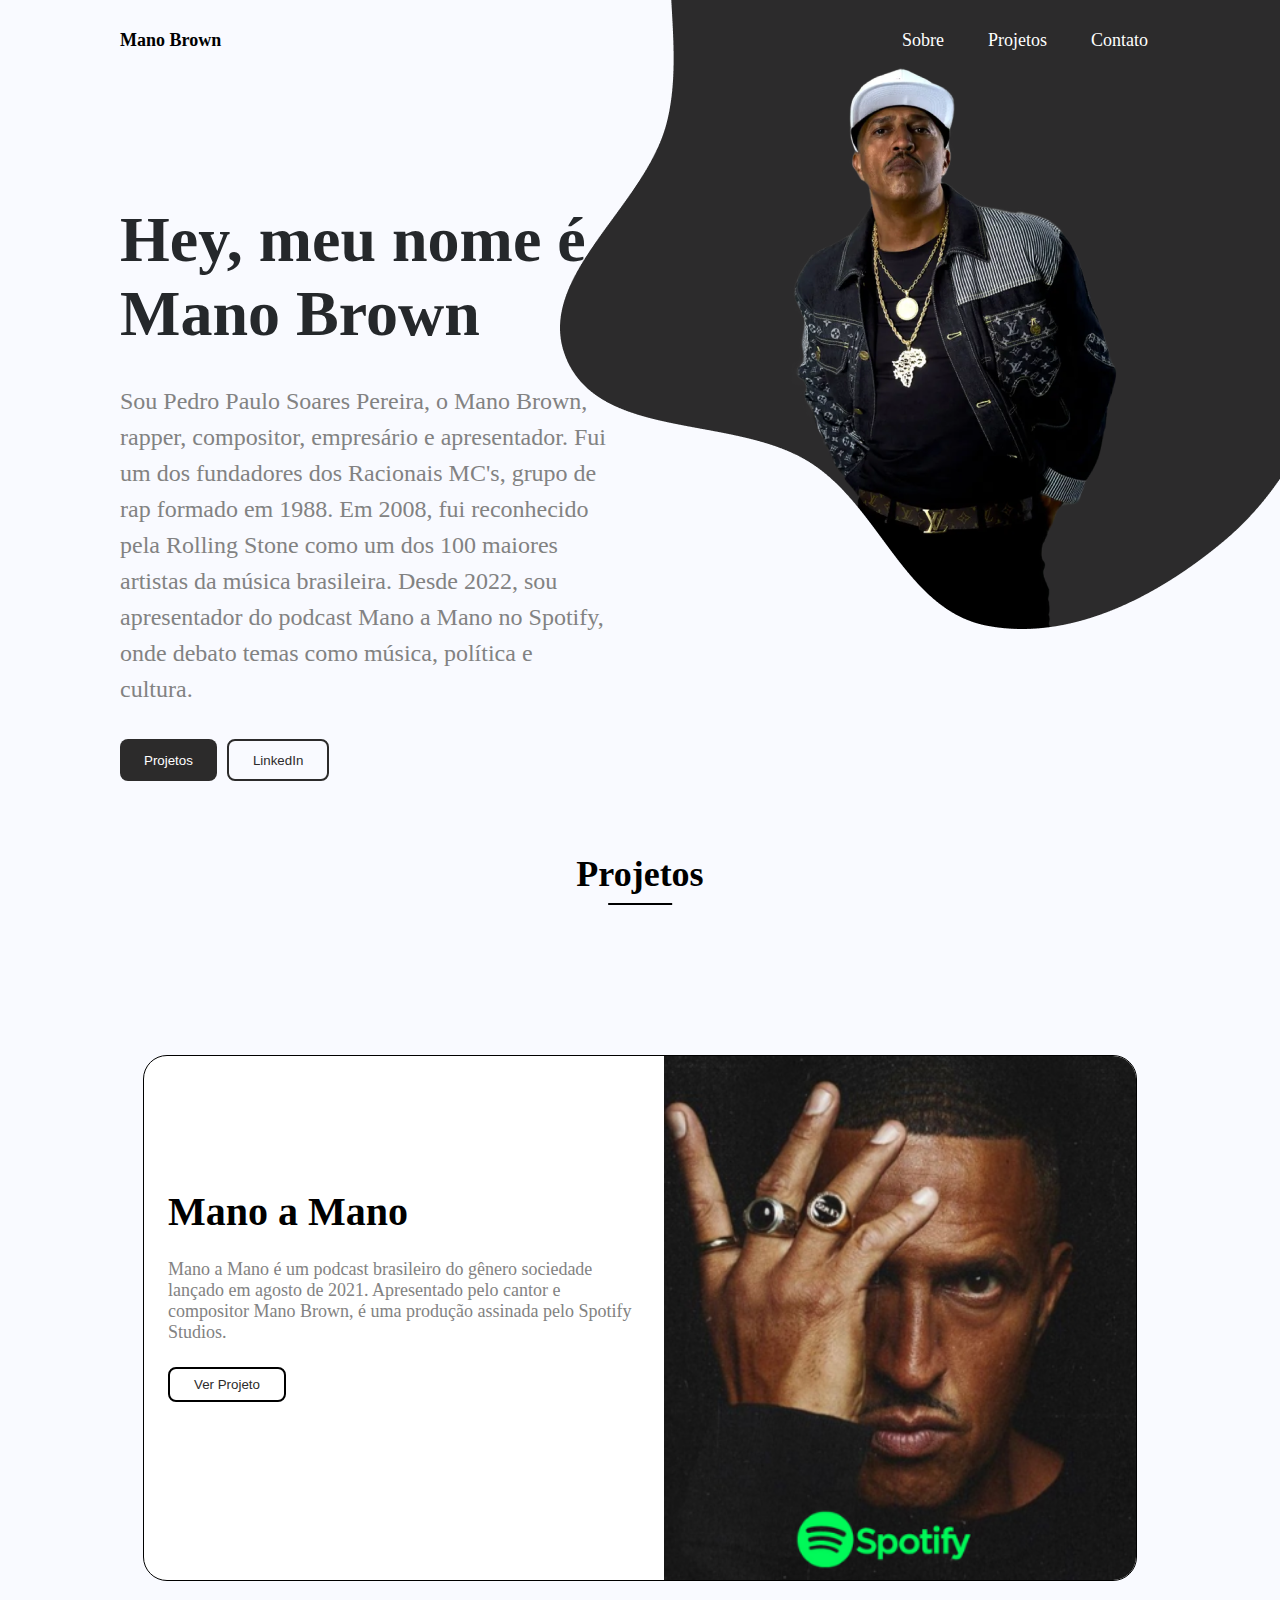
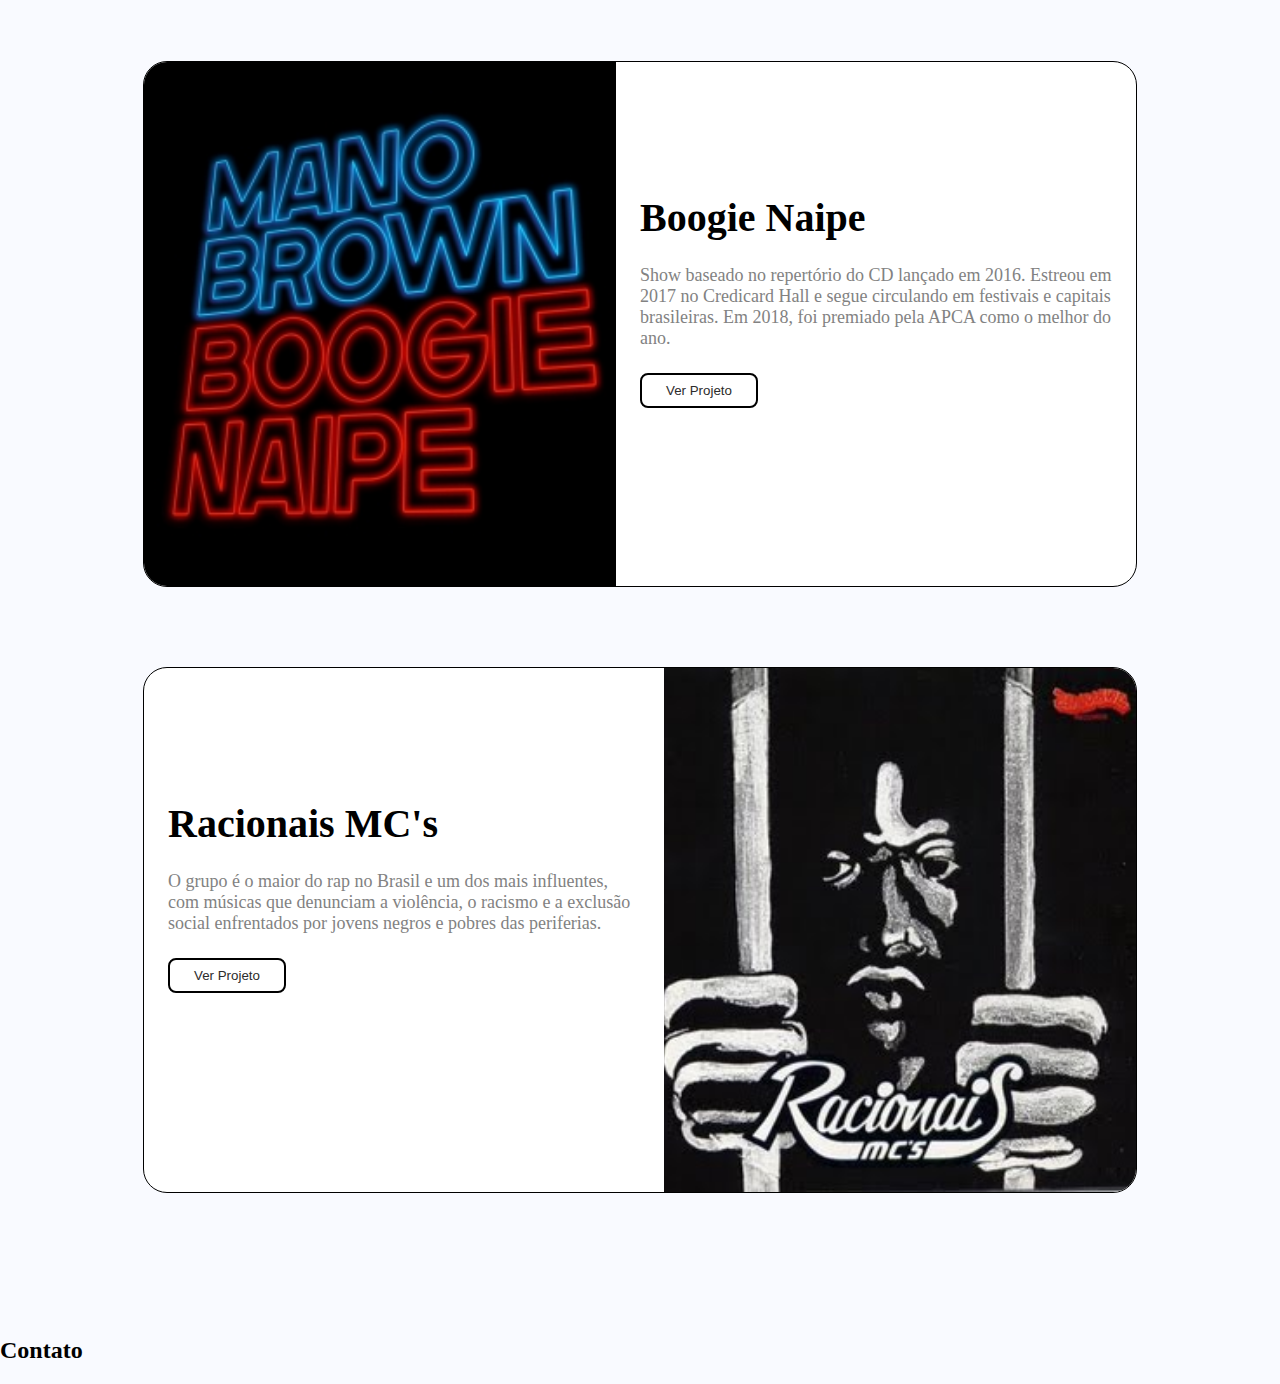
==== index.html @ a6a38106 "first commit" ====
<!DOCTYPE html>
<html lang="en">

<head>
    <meta charset="UTF-8" />
    <meta name="viewport" content="width=device-width, initial-scale=1.0" />
    <title>Mano page</title>
    <link rel="stylesheet" href="style.css" />
</head>

<body>

    <header>
        <div class="header-left">
            <h1>Mano Brown</h1>
        </div>
        <nav class="header-right">
            <ul>
                <li><a href="#sobre">Sobre</a></li>
                <li><a href="#projetos">Projetos</a></li>
                <li><a href="#contato">Contato</a></li>
            </ul>
        </nav>
    </header>

    <main>
        <figure>
            <img src="assets/img/bg-mano.png" alt="Imagem do cantor de rap Mano Brown" />
            <!-- <figcaption>Imagem do cantor de rap Mano Brown</figcaption> -->
        </figure>

        <section class="about">
            <h2>Hey, meu nome é Mano Brown</h2>
            <p>Sou Pedro Paulo Soares Pereira, o Mano Brown, rapper, compositor, empresário e apresentador. Fui um dos
                fundadores dos Racionais MC's, grupo de rap formado em 1988. Em 2008, fui reconhecido pela Rolling Stone
                como um dos 100 maiores artistas da música brasileira. Desde 2022, sou apresentador do podcast Mano a
                Mano no Spotify, onde debato temas como música, política e cultura.
            </p>
            <div class="buttons">
                <button class="primary">Projetos</button>
                <button class="secondary">LinkedIn</button>
            </div>
        </section>
        <section class="projects">
            <h2>Projetos</h2>
            <!-- Card 1 -->
            <div class="card">
                <div class="card-left">
                    <h3>Mano a Mano</h3>
                    <p>Mano a Mano é um podcast brasileiro do gênero sociedade lançado em agosto de 2021. Apresentado
                        pelo cantor e compositor Mano Brown, é uma produção assinada pelo Spotify Studios.</p>
                    <button>Ver Projeto</button>
                </div>
                <div class="card-right">
                    <img src="assets/img/mano-spot.png" alt="Imagem do cantor de Rap Mano Brown">
                </div>
            </div>
            <!-- Card 2 -->
            <div class="card .card-reverse" style="flex-direction: row-reverse;">
                <div class="card-left">
                    <h3>Boogie Naipe</h3>
                    <p>Show baseado no repertório do CD lançado em 2016. Estreou em 2017 no Credicard Hall e segue
                        circulando em festivais e capitais brasileiras. Em 2018, foi premiado pela APCA como o melhor do
                        ano.</p>
                    <button>Ver Projeto</button>
                </div>
                <div class="card-right">
                    <img src="assets/img/boggie.jpeg" alt="Imagem do cantor de Rap Mano Brown">
                </div>
            </div>
            <!-- Card 3 -->
            <div class="card">
                <div class="card-left">
                    <h3>Racionais MC's</h3>
                    <p>O grupo é o maior do rap no Brasil e um dos mais influentes, com músicas que denunciam a
                        violência, o racismo e a exclusão social enfrentados por jovens negros e pobres das periferias.
                    </p>
                    <button>Ver Projeto</button>
                </div>
                <div class="card-right">
                    <img src="assets/img/racionais.jpeg" alt="Imagem do cantor de Rap Mano Brown">
                </div>
            </div>
        
        </section>

        <section class="contact">
            <h2>Contato</h2>
        </section>
    </main>
</body>
<script src="script.js"></script>

</html>
---- style.css ----
/* Define color variables */
:root {
    --color-light-background: #f9faff;
    --color-light-gray: #ccc;
  }
  
  body {
    margin: 0;
    background-color:  #f9faff;
  }
  
  figure img {
    position: absolute;
      right: 0;
      top: 0;
      z-index: -1;
  }
  
  /* Header */
  header {
    display: flex;
    justify-content: space-between;
    align-items: center;
    padding: 12px 121px;
    height: 56px;
  }
  
  .header-left span {
    font-size: 18px;
    line-height: 32px;
    color: var(--color-light-title);
    font-weight: bold;
  }
  
  .header-right button {
    margin-left: 24px;
    padding: 6px 12px;
    background-color: transparent;
    color: white;
    border: none; /* Remove a borda */
    border-radius: 5px; /* Mantém um leve arredondamento */
    cursor: pointer;
    font-size: 18px;
    text-decoration: none; /* Remove sublinhado, caso apareça */
    transition: color 0.3s, transform 0.3s; /* Adiciona uma transição suave */
  }
  
  .header-right button:hover {
    color: #ccc; /* Altere para uma cor de destaque ao passar o mouse */
    transform: scale(1.1); /* Dá um leve efeito de aumento ao passar o mouse */
  }
  
  
  /* Header alterado */
  
  /* Header */
  header {
    display: flex;
    justify-content: space-between;
    align-items: center;
    padding: 12px 120px;
    height: 56px;
  }
  
  .header-left h1 {
    font-size: 18px;
    line-height: 32px;
    color: var(--color-light-title);
    font-weight: bold;
  }
  
  .header-right a {
    padding: 6px 12px;
    background-color: transparent;
    color: white;
    cursor: pointer;
    font-size: 18px;
    text-decoration: none;
    transition: color 0.3s, transform 0.3s;
  }
  
  .header-right a:hover {
    color: #ccc;
    transform: scale(1.1);
  }
  
  nav {
    display: flex;
    justify-content: space-between;
    align-items: center;
  }
  
  nav ul {
    list-style: none;
    display: flex;
    gap: 20px;
    margin: 0;
  }
  
  nav ul li a {
    text-decoration: none;
    color: #333;
  }


  /* style do about */
  .about {
    padding: 54px 120px 42px;
    max-width: 486px;
  }

  .about h2 {
    font-weight: bold;
    font-size: 64px;
    color: #25282b;
    margin-bottom: 32px;
  }

  .about p {
    font-size: 24px;
    line-height: 1.5;
    color: #828282;
    margin-bottom: 32px;
  }

  .about .buttons {
    display: flex;
    gap: 10px;
  }
  
  .about .buttons .primary {
    background-color: #2c2b2b;
    color: white;
    border: none;
    border-radius: 8px;
    padding: 8px 24px;
    height: 42px;
    cursor: pointer;
  }

  .about .buttons .secondary {
    background-color: transparent;
    border: 2px solid #2c2b2b;
    color: #2c2b2b;
    border-radius: 8px;
    padding: 8px 24px;
    height: 42px;
    cursor: pointer;
  }

  .about .buttons .primary:hover {
    color: #ccc;
    transform: rotate(10deg);
    transition: transform 0.3s ease;
  }

  .about .buttons .secondary:hover {
    color: #fff;
    background-color: #2c2b2b;
    box-shadow: 0 4px 12px rgba(0, 0, 0, 0.3);
    transform: scale(1.05);
    transition: backgorund-color 0.3s, box-shadow 0.3s, transform 0.3s;
  }

  /* .about .buttons .secondary:hover {
    color: #fff;
    transform: translateX(10px);
    transition: transform 0.3s ease-in-out;
  } */

/* Styles para a section dos projetos */
  .projects{
    display: flex;
    flex-direction: row;
    align-items: center;
    gap: 80px;
    margin-bottom: 144px;
  }
  
  .projects h2{
    display: inline-block;
    position: relative;
    font-size: 36px;
    font-weight: bold;
    margin-bottom: 80px;
  }

  .projects h2::after {
    content: "";
    position: absolute;
    bottom: -10px;
    left: 50%;
    transform: translateX(-50%);
    width: 50%;
    height: 2px;
    background-color: black;
  }

  .projects {
    display: flex;
    flex-direction: column;
    align-items: center;
  }

  .card {
    display: flex;
    background: white;
    width: 992px;
    height: 524px;
    border-radius: 24px;
    border: solid 1px black;
    overflow: hidden;
  }

  .card-reverse {
    flex-direction: row-reverse;
  }

  .card-right {
    flex: 1;
  }
  .card-right img {
    width: 100%;
    height: 100%;
    object-fit: cover;
  }

  .card-left {
    flex: 1;
    border-radius: 24px 0 0 24px;
    padding: 132px 24px;
  }
  .card-left h3 {
    font-size: 40px;
    font-weight: bold;
    margin-bottom: 24px;
    margin-top: 0;
  }
  .card-left p {
    font-size: 18px;
    color: #828282;
    margin-bottom: 24px;
  }
  .card-left button {
    background-color: white; 
    color: #2c2b2b;
    border: 2px solid black; 
    border-radius: 8px;
    padding: 8px 24px;
    cursor: pointer;
    transition: background-color 0.3s, box-shadow 0.3s, transform 0.3s;
  }
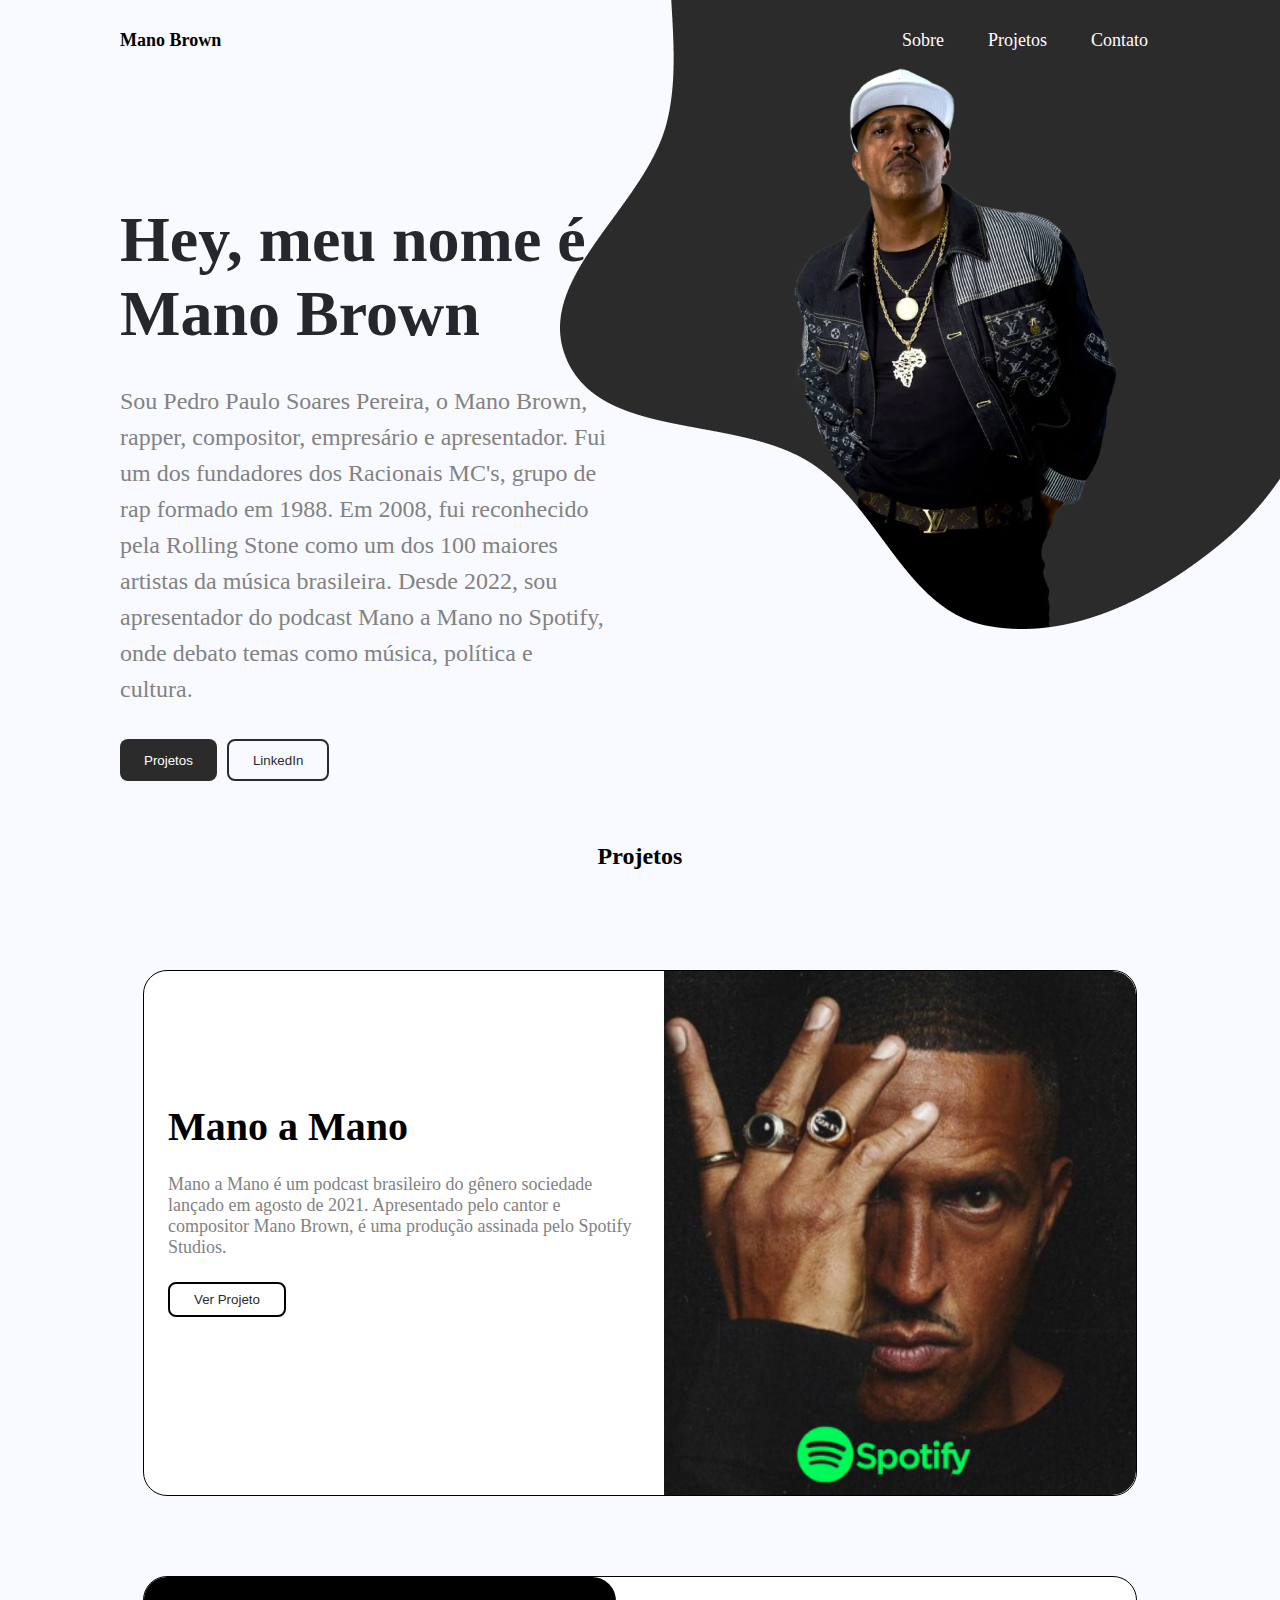
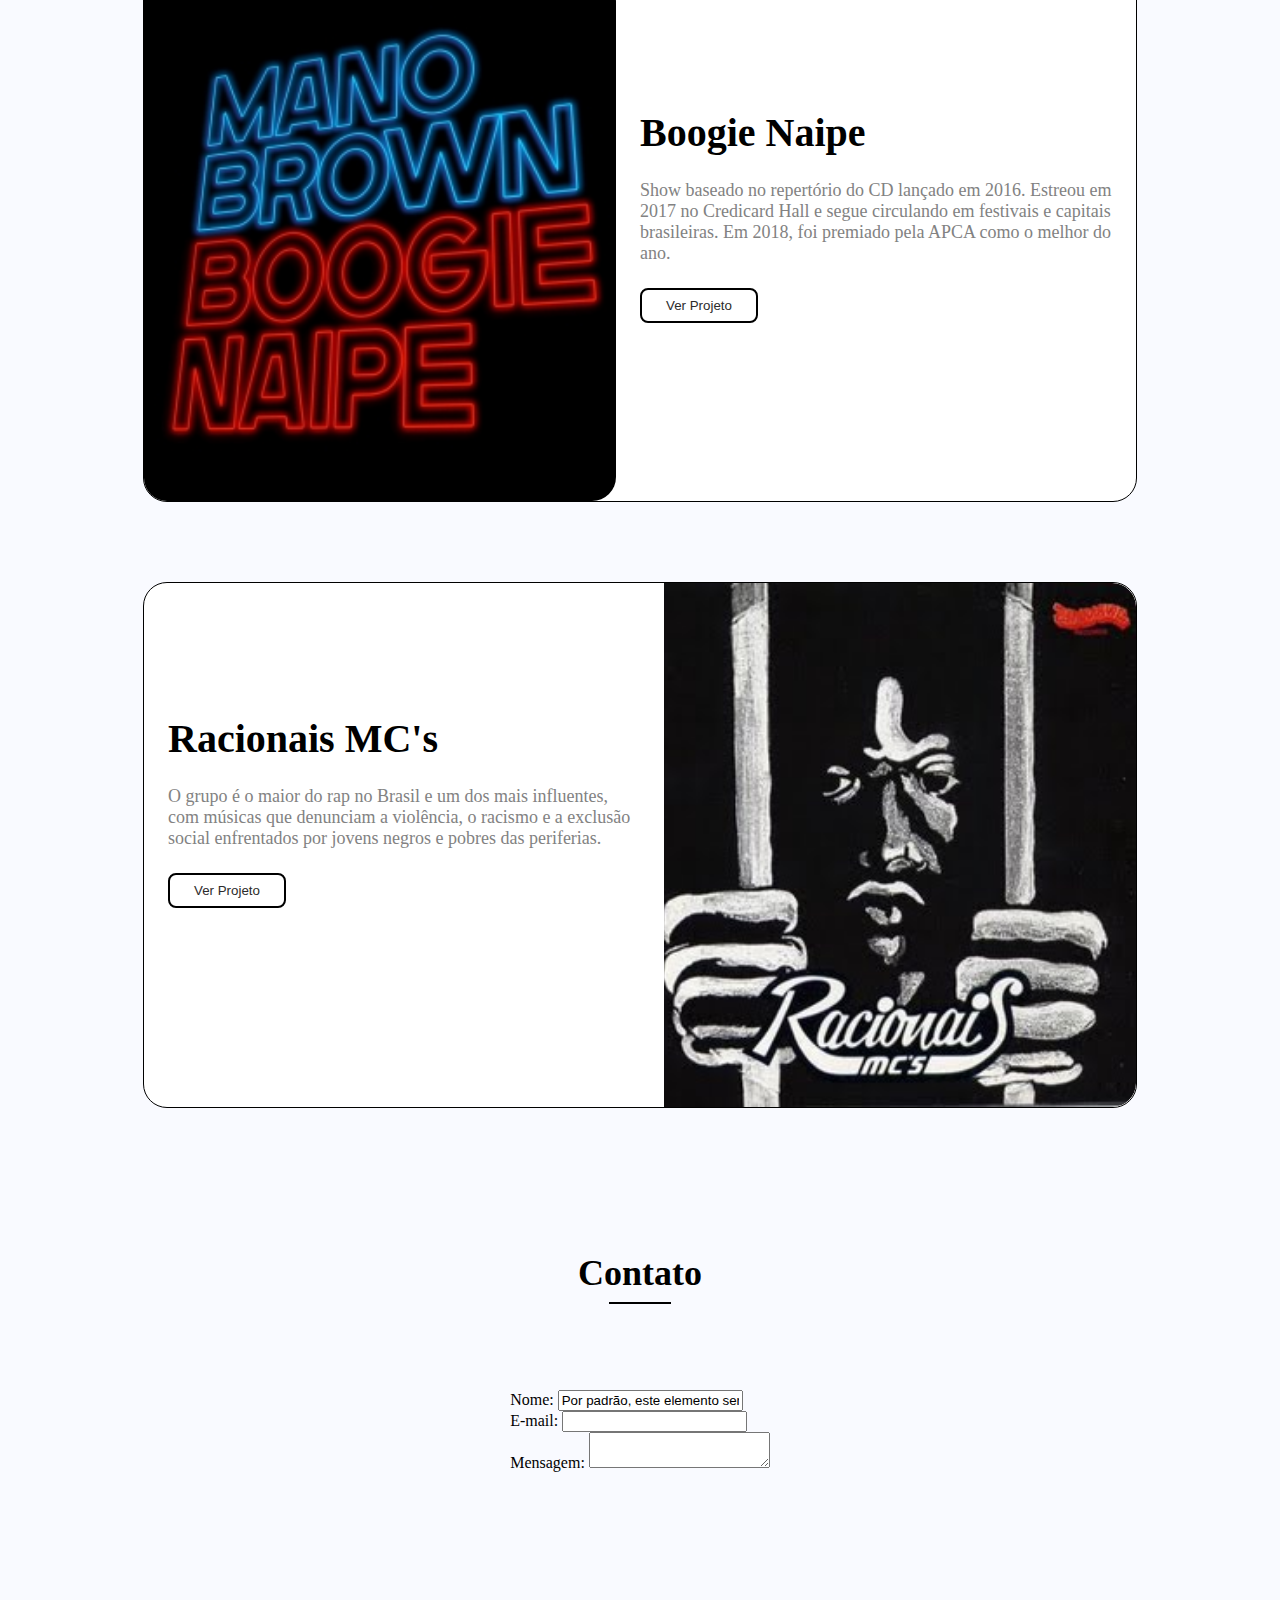
==== commit 64c46712: "Segundo Commit" ====
--- a/index.html
+++ b/index.html
@@ -81,11 +81,27 @@
                     <img src="assets/img/racionais.jpeg" alt="Imagem do cantor de Rap Mano Brown">
                 </div>
             </div>
-        
+
         </section>
 
         <section class="contact">
-            <h2>Contato</h2>
+            <h2 class="underline">Contato</h2>
+
+            <form action="/pagina-processa-dados-do-form" method="post">
+                <div>
+                    <label for="nome">Nome:</label>
+                    <input readonly="text" id="nome"
+                        value="Por padrão, este elemento será preenchido com este texto " />
+                </div>
+                <div>
+                    <label for="email">E-mail:</label>
+                    <input type="email" id="email" />
+                </div>
+                <div>
+                    <label for="msg">Mensagem:</label>
+                    <textarea id="msg"></textarea>
+                </div>
+            </form>
         </section>
     </main>
 </body>
--- a/style.css
+++ b/style.css
@@ -1,253 +1,252 @@
-
 /* Define color variables */
 :root {
-    --color-light-background: #f9faff;
-    --color-light-gray: #ccc;
-  }
-  
-  body {
-    margin: 0;
-    background-color:  #f9faff;
-  }
-  
-  figure img {
-    position: absolute;
-      right: 0;
-      top: 0;
-      z-index: -1;
-  }
-  
-  /* Header */
-  header {
-    display: flex;
-    justify-content: space-between;
-    align-items: center;
-    padding: 12px 121px;
-    height: 56px;
-  }
-  
-  .header-left span {
-    font-size: 18px;
-    line-height: 32px;
-    color: var(--color-light-title);
-    font-weight: bold;
-  }
-  
-  .header-right button {
-    margin-left: 24px;
-    padding: 6px 12px;
-    background-color: transparent;
-    color: white;
-    border: none; /* Remove a borda */
-    border-radius: 5px; /* Mantém um leve arredondamento */
-    cursor: pointer;
-    font-size: 18px;
-    text-decoration: none; /* Remove sublinhado, caso apareça */
-    transition: color 0.3s, transform 0.3s; /* Adiciona uma transição suave */
-  }
-  
-  .header-right button:hover {
-    color: #ccc; /* Altere para uma cor de destaque ao passar o mouse */
-    transform: scale(1.1); /* Dá um leve efeito de aumento ao passar o mouse */
-  }
-  
-  
-  /* Header alterado */
-  
-  /* Header */
-  header {
-    display: flex;
-    justify-content: space-between;
-    align-items: center;
-    padding: 12px 120px;
-    height: 56px;
-  }
-  
-  .header-left h1 {
-    font-size: 18px;
-    line-height: 32px;
-    color: var(--color-light-title);
-    font-weight: bold;
-  }
-  
-  .header-right a {
-    padding: 6px 12px;
-    background-color: transparent;
-    color: white;
-    cursor: pointer;
-    font-size: 18px;
-    text-decoration: none;
-    transition: color 0.3s, transform 0.3s;
-  }
-  
-  .header-right a:hover {
-    color: #ccc;
-    transform: scale(1.1);
-  }
-  
-  nav {
-    display: flex;
-    justify-content: space-between;
-    align-items: center;
-  }
-  
-  nav ul {
-    list-style: none;
-    display: flex;
-    gap: 20px;
-    margin: 0;
-  }
-  
-  nav ul li a {
-    text-decoration: none;
-    color: #333;
-  }
-
-
-  /* style do about */
-  .about {
-    padding: 54px 120px 42px;
-    max-width: 486px;
-  }
-
-  .about h2 {
-    font-weight: bold;
-    font-size: 64px;
-    color: #25282b;
-    margin-bottom: 32px;
-  }
-
-  .about p {
-    font-size: 24px;
-    line-height: 1.5;
-    color: #828282;
-    margin-bottom: 32px;
-  }
-
-  .about .buttons {
-    display: flex;
-    gap: 10px;
-  }
-  
-  .about .buttons .primary {
-    background-color: #2c2b2b;
-    color: white;
-    border: none;
-    border-radius: 8px;
-    padding: 8px 24px;
-    height: 42px;
-    cursor: pointer;
-  }
-
-  .about .buttons .secondary {
-    background-color: transparent;
-    border: 2px solid #2c2b2b;
-    color: #2c2b2b;
-    border-radius: 8px;
-    padding: 8px 24px;
-    height: 42px;
-    cursor: pointer;
-  }
-
-  .about .buttons .primary:hover {
-    color: #ccc;
-    transform: rotate(10deg);
-    transition: transform 0.3s ease;
-  }
-
-  .about .buttons .secondary:hover {
-    color: #fff;
-    background-color: #2c2b2b;
-    box-shadow: 0 4px 12px rgba(0, 0, 0, 0.3);
-    transform: scale(1.05);
-    transition: backgorund-color 0.3s, box-shadow 0.3s, transform 0.3s;
-  }
-
-  /* .about .buttons .secondary:hover {
+  --color-light-background: #f9faff;
+  --color-light-gray: #ccc;
+}
+
+body {
+  margin: 0;
+  background-color: #f9faff;
+}
+
+figure img {
+  position: absolute;
+  right: 0;
+  top: 0;
+  z-index: -1;
+}
+
+/* Header */
+header {
+  display: flex;
+  justify-content: space-between;
+  align-items: center;
+  padding: 12px 121px;
+  height: 56px;
+}
+
+.header-left span {
+  font-size: 18px;
+  line-height: 32px;
+  color: var(--color-light-title);
+  font-weight: bold;
+}
+
+.header-right button {
+  margin-left: 24px;
+  padding: 6px 12px;
+  background-color: transparent;
+  color: white;
+  border: none; /* Remove a borda */
+  border-radius: 5px; /* Mantém um leve arredondamento */
+  cursor: pointer;
+  font-size: 18px;
+  text-decoration: none; /* Remove sublinhado, caso apareça */
+  transition: color 0.3s, transform 0.3s; /* Adiciona uma transição suave */
+}
+
+.header-right button:hover {
+  color: #ccc; /* Altere para uma cor de destaque ao passar o mouse */
+  transform: scale(1.1); /* Dá um leve efeito de aumento ao passar o mouse */
+}
+
+/* Header alterado */
+
+/* Header */
+header {
+  display: flex;
+  justify-content: space-between;
+  align-items: center;
+  padding: 12px 120px;
+  height: 56px;
+}
+
+.header-left h1 {
+  font-size: 18px;
+  line-height: 32px;
+  color: var(--color-light-title);
+  font-weight: bold;
+}
+
+.header-right a {
+  padding: 6px 12px;
+  background-color: transparent;
+  color: white;
+  cursor: pointer;
+  font-size: 18px;
+  text-decoration: none;
+  transition: color 0.3s, transform 0.3s;
+}
+
+.header-right a:hover {
+  color: #ccc;
+  transform: scale(1.1);
+}
+
+nav {
+  display: flex;
+  justify-content: space-between;
+  align-items: center;
+}
+
+nav ul {
+  list-style: none;
+  display: flex;
+  gap: 20px;
+  margin: 0;
+}
+
+nav ul li a {
+  text-decoration: none;
+  color: #333;
+}
+
+/* style do about */
+.about {
+  padding: 54px 120px 42px;
+  max-width: 486px;
+}
+
+.about h2 {
+  font-weight: bold;
+  font-size: 64px;
+  color: #25282b;
+  margin-bottom: 32px;
+}
+
+.about p {
+  font-size: 24px;
+  line-height: 1.5;
+  color: #828282;
+  margin-bottom: 32px;
+}
+
+.about .buttons {
+  display: flex;
+  gap: 10px;
+}
+
+.about .buttons .primary {
+  background-color: #2c2b2b;
+  color: white;
+  border: none;
+  border-radius: 8px;
+  padding: 8px 24px;
+  height: 42px;
+  cursor: pointer;
+}
+
+.about .buttons .secondary {
+  background-color: transparent;
+  border: 2px solid #2c2b2b;
+  color: #2c2b2b;
+  border-radius: 8px;
+  padding: 8px 24px;
+  height: 42px;
+  cursor: pointer;
+}
+
+.about .buttons .primary:hover {
+  color: #ccc;
+  transform: rotate(10deg);
+  transition: transform 0.3s ease;
+}
+
+.about .buttons .secondary:hover {
+  color: #fff;
+  background-color: #2c2b2b;
+  box-shadow: 0 4px 12px rgba(0, 0, 0, 0.3);
+  transform: scale(1.05);
+  transition: backgorund-color 0.3s, box-shadow 0.3s, transform 0.3s;
+}
+
+/* .about .buttons .secondary:hover {
     color: #fff;
     transform: translateX(10px);
     transition: transform 0.3s ease-in-out;
   } */
 
 /* Styles para a section dos projetos */
-  .projects{
-    display: flex;
-    flex-direction: row;
-    align-items: center;
-    gap: 80px;
-    margin-bottom: 144px;
-  }
-  
-  .projects h2{
-    display: inline-block;
-    position: relative;
-    font-size: 36px;
-    font-weight: bold;
-    margin-bottom: 80px;
-  }
-
-  .projects h2::after {
-    content: "";
-    position: absolute;
-    bottom: -10px;
-    left: 50%;
-    transform: translateX(-50%);
-    width: 50%;
-    height: 2px;
-    background-color: black;
-  }
-
-  .projects {
-    display: flex;
-    flex-direction: column;
-    align-items: center;
-  }
-
-  .card {
-    display: flex;
-    background: white;
-    width: 992px;
-    height: 524px;
-    border-radius: 24px;
-    border: solid 1px black;
-    overflow: hidden;
-  }
-
-  .card-reverse {
-    flex-direction: row-reverse;
-  }
-
-  .card-right {
-    flex: 1;
-  }
-  .card-right img {
-    width: 100%;
-    height: 100%;
-    object-fit: cover;
-  }
-
-  .card-left {
-    flex: 1;
-    border-radius: 24px 0 0 24px;
-    padding: 132px 24px;
-  }
-  .card-left h3 {
-    font-size: 40px;
-    font-weight: bold;
-    margin-bottom: 24px;
-    margin-top: 0;
-  }
-  .card-left p {
-    font-size: 18px;
-    color: #828282;
-    margin-bottom: 24px;
-  }
-  .card-left button {
-    background-color: white; 
-    color: #2c2b2b;
-    border: 2px solid black; 
-    border-radius: 8px;
-    padding: 8px 24px;
-    cursor: pointer;
-    transition: background-color 0.3s, box-shadow 0.3s, transform 0.3s;
-  }+.projects,
+.contact {
+  display: flex;
+  flex-direction: column;
+  align-items: center;
+  gap: 80px;
+  margin-bottom: 144px;
+}
+
+.underline {
+  display: inline-block;
+  position: relative;
+  font-size: 36px;
+  font-weight: bold;
+  margin-bottom: 16px;
+  margin-top: 0;
+}
+
+.underline::after {
+  content: "";
+  position: absolute;
+  bottom: -10px;
+  left: 50%;
+  transform: translateX(-50%);
+  width: 50%;
+  height: 2px;
+  background-color: black;
+}
+
+.card {
+  display: flex;
+  background: white;
+  width: 992px;
+  height: 524px;
+  border-radius: 24px;
+  border: solid 1px black;
+  overflow: hidden;
+}
+
+.card-reverse {
+  flex-direction: row-reverse;
+}
+
+.card-right img {
+  width: 100%;
+  height: 100%;
+  object-fit: cover;
+}
+
+.card-left {
+  flex: 1;
+  border-radius: 24px 0 0 24px;
+  padding: 132px 24px;
+}
+.card-left h3 {
+  font-size: 40px;
+  font-weight: bold;
+  margin-bottom: 24px;
+  margin-top: 0;
+}
+.card-left p {
+  font-size: 18px;
+  color: #828282;
+  margin-bottom: 24px;
+}
+.card-left button {
+  background-color: white;
+  color: #2c2b2b;
+  border: 2px solid black;
+  border-radius: 8px;
+  padding: 8px 24px;
+  cursor: pointer;
+  transition: background-color 0.3s, box-shadow 0.3s, transform 0.3s;
+}
+
+.card-right {
+  flex: 1;
+  border-radius: 0 24px 24px 0;
+}
+
+.card-right img {
+  border-radius: 0 24px 24px 0;
+}
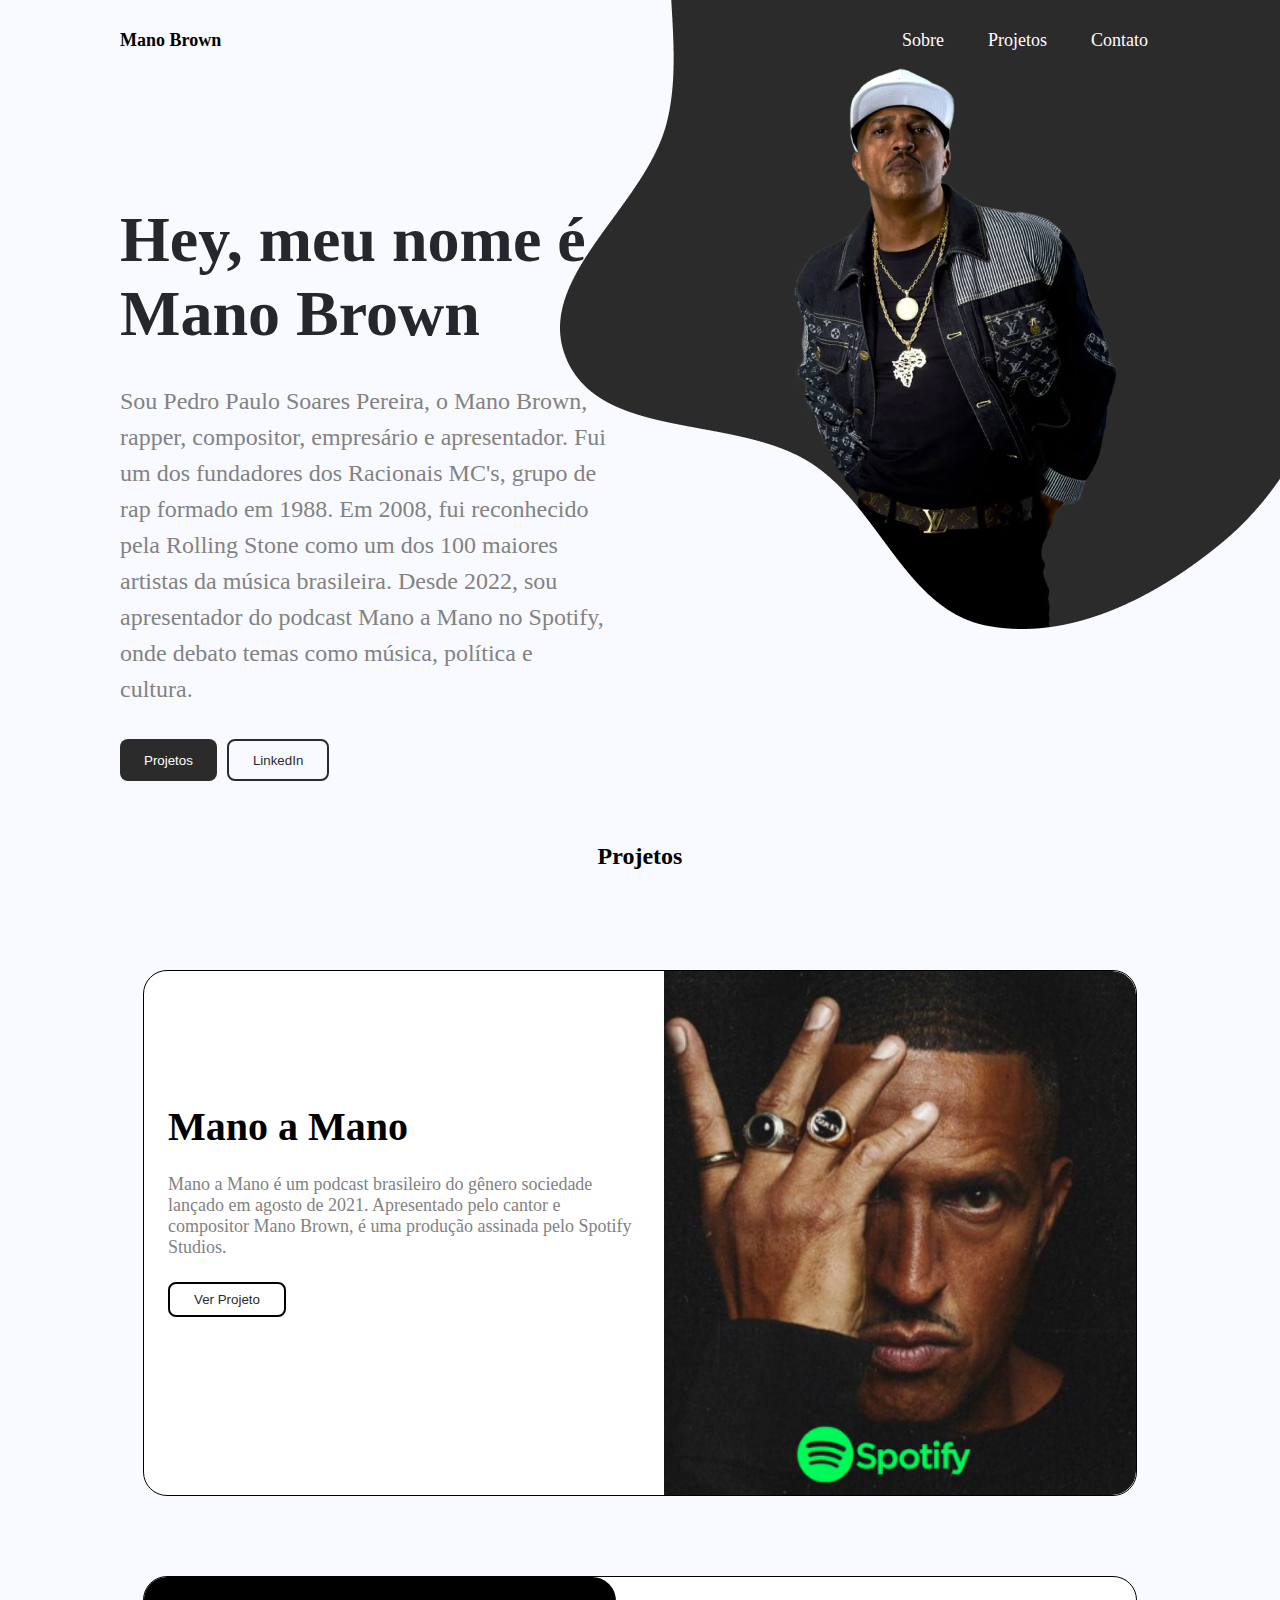
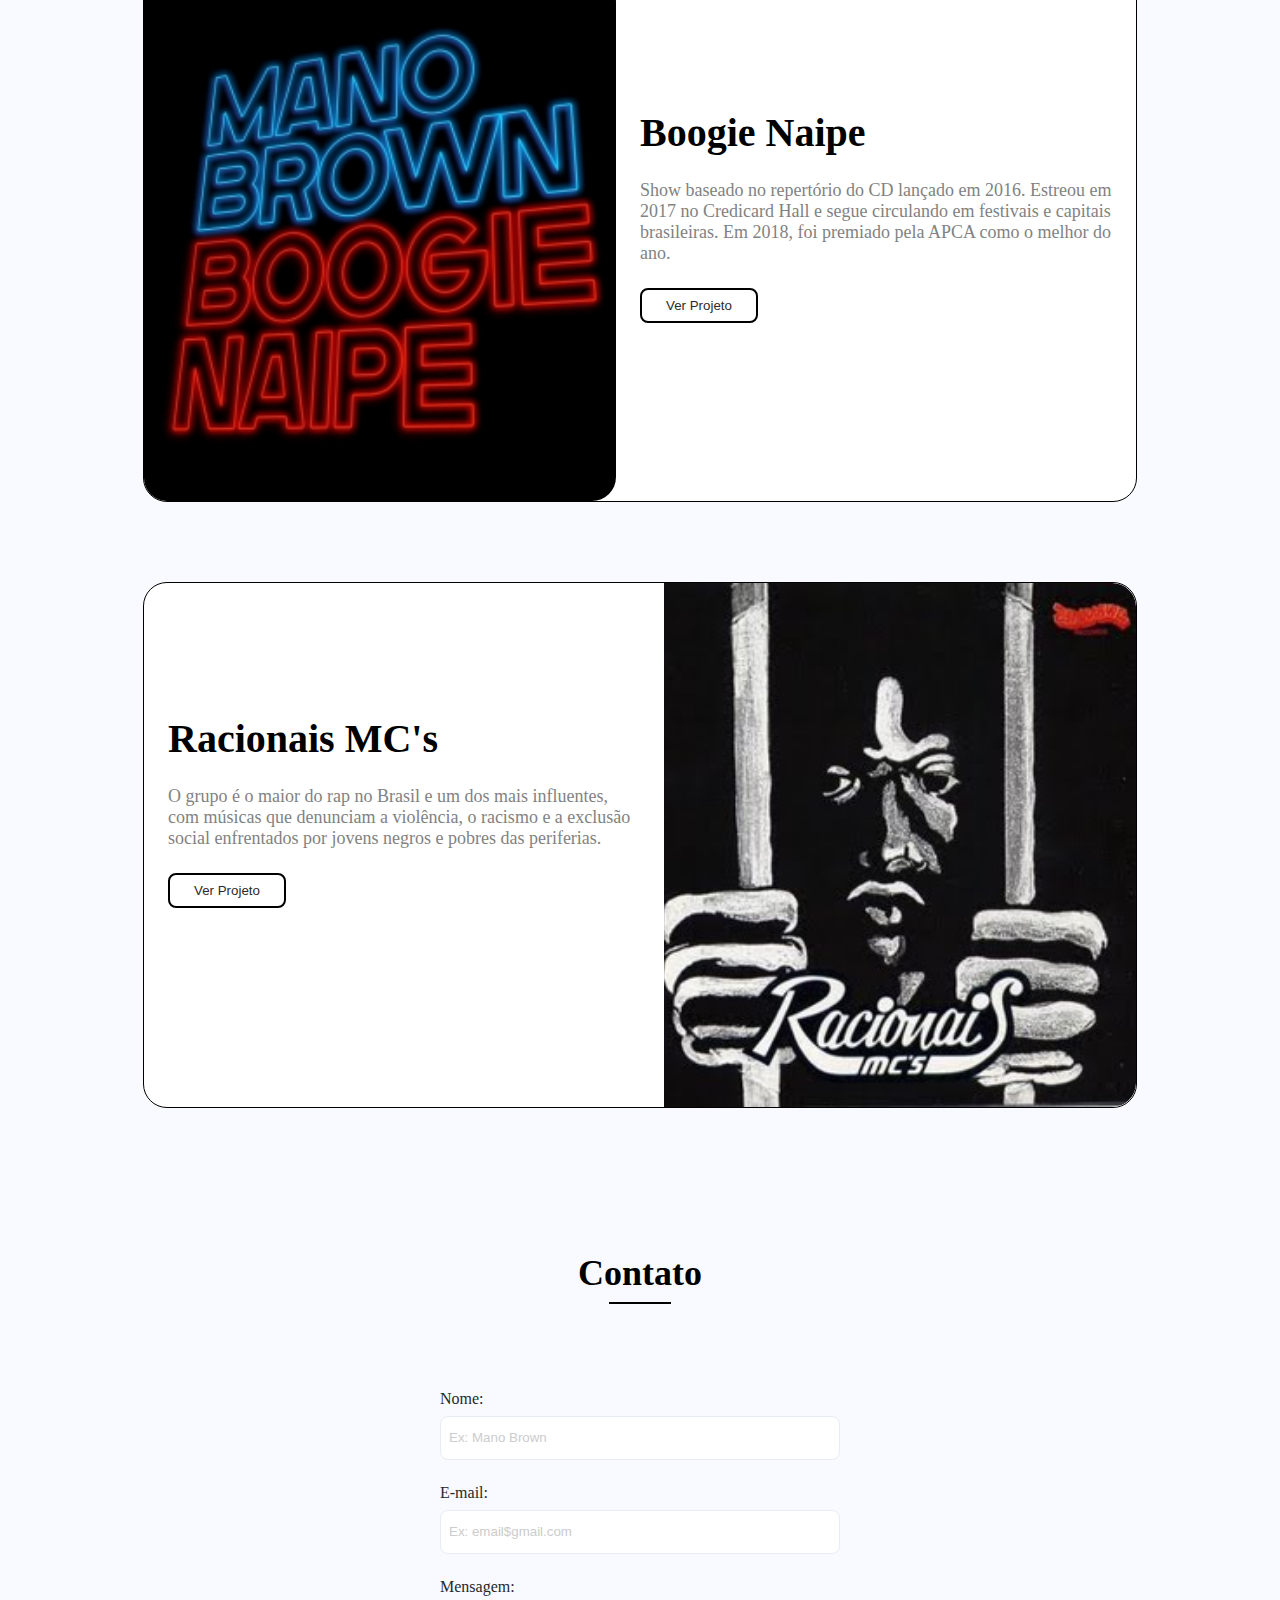
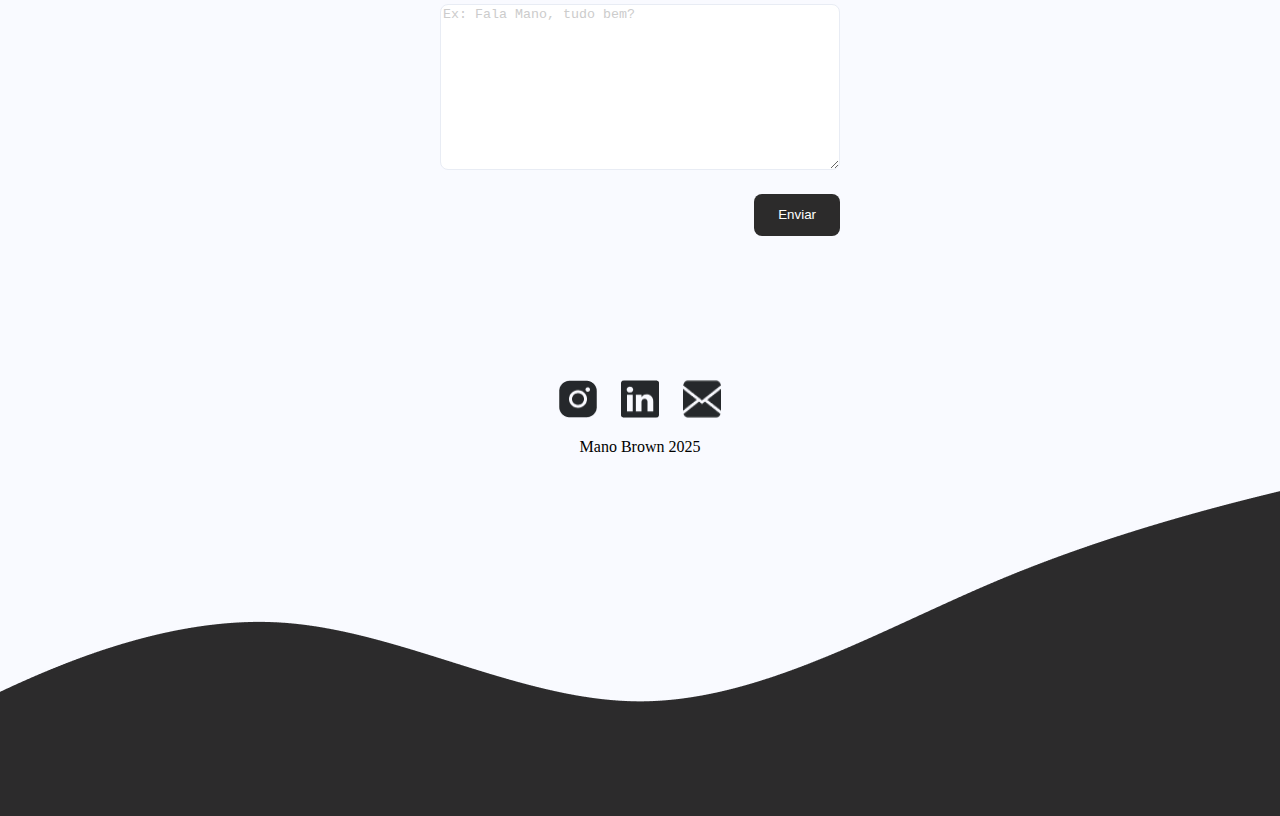
==== commit dc0896a0: "Pagina quase completa" ====
--- a/index.html
+++ b/index.html
@@ -87,22 +87,34 @@
         <section class="contact">
             <h2 class="underline">Contato</h2>
 
-            <form action="/pagina-processa-dados-do-form" method="post">
-                <div>
+            <form action="" method="post" class="form-contact">
+                <div class="form-input">
                     <label for="nome">Nome:</label>
-                    <input readonly="text" id="nome"
-                        value="Por padrão, este elemento será preenchido com este texto " />
+                    <input id="nome" placeholder="Ex: Mano Brown" value="" />
                 </div>
-                <div>
+                <div class="form-input">
                     <label for="email">E-mail:</label>
-                    <input type="email" id="email" />
+                    <input type="email" id="email" placeholder="Ex: email$gmail.com" />
                 </div>
-                <div>
+                <div class="form-input">
                     <label for="msg">Mensagem:</label>
-                    <textarea id="msg"></textarea>
+                    <textarea id="msg" placeholder="Ex: Fala Mano, tudo bem?"></textarea>
+                </div>
+                <div class="button">
+                    <button type="submit" class="primary">Enviar</button>
                 </div>
             </form>
         </section>
+
+        <footer >
+            <div class="icons">
+            <a href=""><img alt="Instagram" src="assets/img/inst.png" width="38" height="38"></a>
+            <a href=""><img alt="LinkedIn" src="assets/img/link.png" width="38" height="38"></a>
+            <a href=""><img alt="Email" src="assets/img/email.png" width="38" height="38"></a>
+            </div>
+        <p>Mano Brown 2025</p>
+        <img src="assets/img/footer.png" alt="Retangulo da pagina" />
+    </footer>
     </main>
 </body>
 <script src="script.js"></script>
--- a/style.css
+++ b/style.css
@@ -126,7 +126,7 @@
   gap: 10px;
 }
 
-.about .buttons .primary {
+.primary {
   background-color: #2c2b2b;
   color: white;
   border: none;
@@ -250,3 +250,68 @@
 .card-right img {
   border-radius: 0 24px 24px 0;
 }
+
+/* Style forms */
+
+.form-contact {
+  display: flex;
+  flex-direction: column;
+  width: 400px;
+  gap: 24px;
+}
+
+.form-input {
+  display: flex;
+  flex-direction: column;
+}
+
+.form-input label {
+  margin-bottom: 8px;
+  color: #25282b;
+  font-size: 16px;
+}
+
+.form-input input {
+  background-color: #ffff;
+  border-radius: 8px;
+  border: solid 1px #E8ECF4;
+  padding-left: 8px;
+  line-height: 40px;
+}
+
+.form-input input::placeholder {
+  color: #ccc;
+}
+
+.form-input textarea {
+  background-color: #ffff;
+  border-radius: 8px;
+  border: solid 1px #E8ECF4;
+  line-height: 16px;
+  height: 160px;
+}
+
+.form-input textarea::placeholder {
+  color: #ccc;
+}
+
+.form-contact .button {
+  display: flex;
+  justify-content: flex-end;
+}
+
+footer {
+  display: flex;
+  flex-direction: column;
+  align-items: center;
+}
+
+footer .icons {
+  display: flex;
+  flex-direction: row;
+  gap: 24px;
+}
+
+footer img {
+  
+}